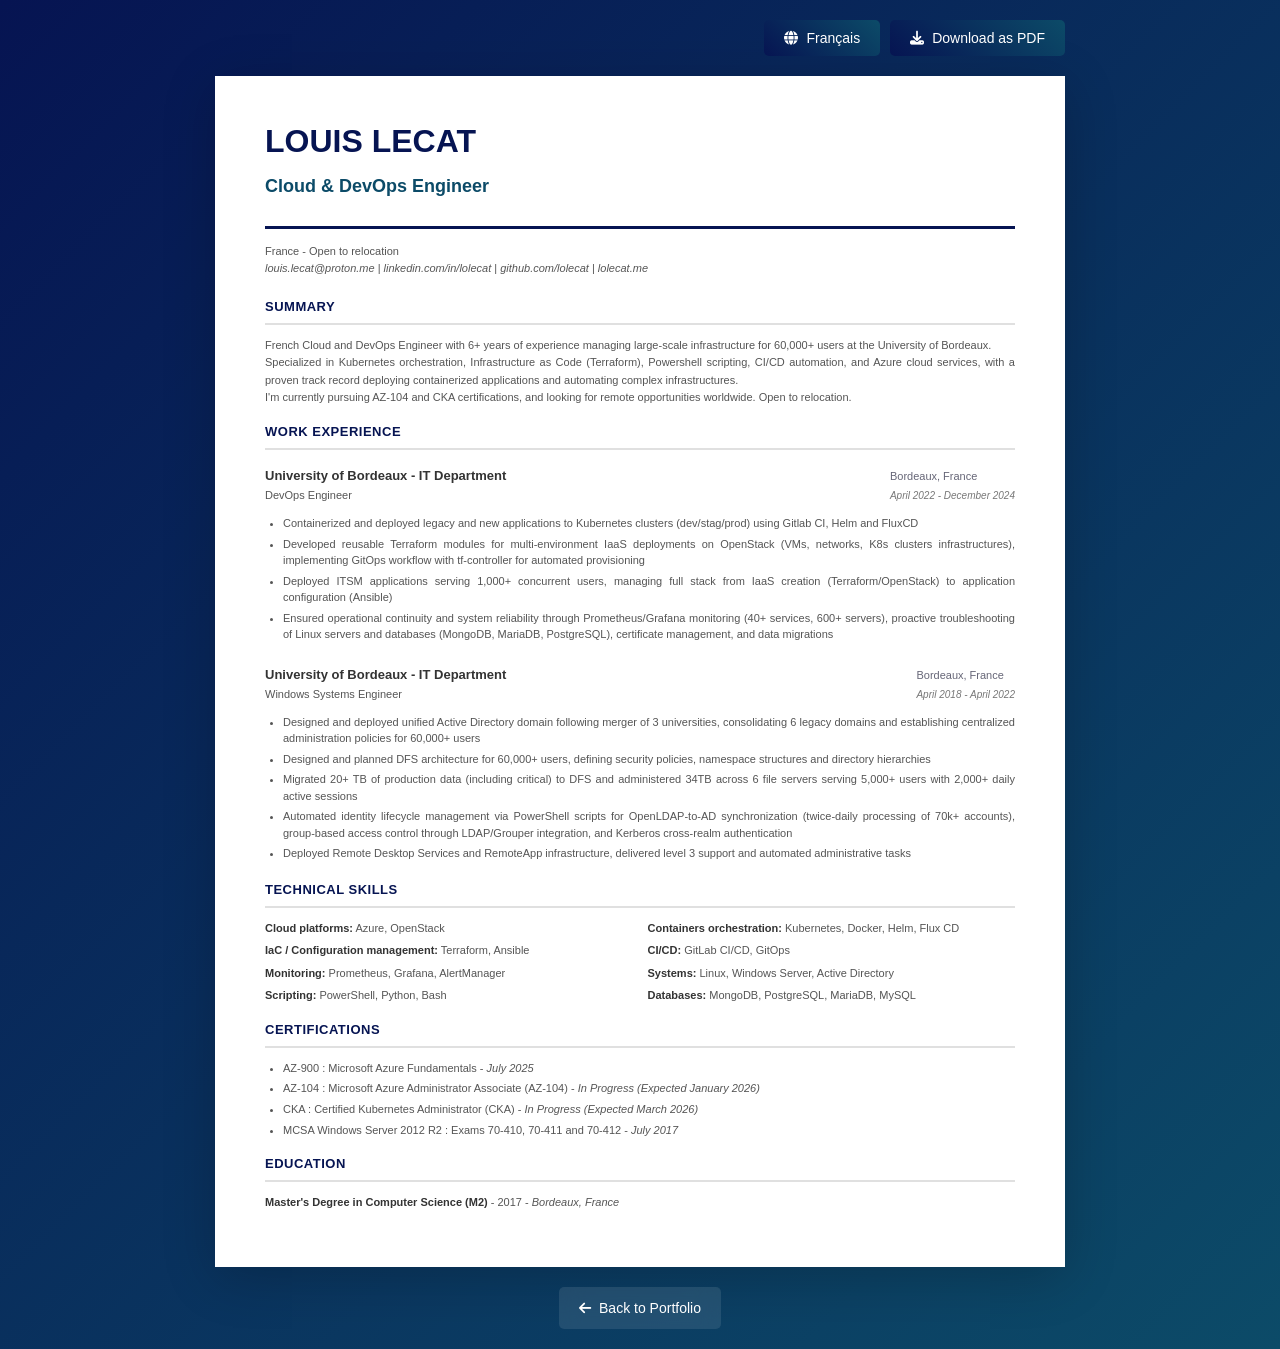
==== cv/index.html @ 025949fe "Added CV and sections" ====
<!DOCTYPE html>
<html lang="en">
<head>
    <meta charset="UTF-8">
    <meta name="viewport" content="width=device-width, initial-scale=1.0">
    <title>CV - Louis Lecat</title>
    <link rel="stylesheet" href="https://cdnjs.cloudflare.com/ajax/libs/font-awesome/6.5.0/css/all.min.css">
    <style>
        * {
            margin: 0;
            padding: 0;
            box-sizing: border-box;
        }

        body {
            font-family: 'Segoe UI', Tahoma, Geneva, Verdana, sans-serif;
            line-height: 1.6;
            color: #333;
            background: linear-gradient(135deg, #061452 0%, #0c4b68 100%);
            min-height: 100vh;
            padding: 20px;
        }

        .controls {
            max-width: 850px;
            margin: 0 auto 20px;
            display: flex;
            justify-content: flex-end;
            gap: 10px;
        }

        .btn {
            background: linear-gradient(45deg, #061452, #0c4b68);
            color: white;
            border: none;
            padding: 10px 20px;
            border-radius: 5px;
            cursor: pointer;
            font-size: 14px;
            display: flex;
            align-items: center;
            gap: 8px;
            transition: transform 0.2s;
        }

        .btn:hover {
            transform: translateY(-2px);
        }

        .btn.active {
            background: #4f46e5;
        }

        /* CV Container */
        .cv-container {
            max-width: 850px;
            margin: 0 auto;
            background: white;
            box-shadow: 0 10px 50px rgba(0, 0, 0, 0.2);
            padding: 40px 50px;
        }

        /* Header */
        .cv-header {
            border-bottom: 3px solid #061452;
            padding-bottom: 20px;
            margin-bottom: 15px;
        }

        .cv-name {
            font-size: 32px;
            font-weight: bold;
            color: #061452;
            margin-bottom: 5px;
        }

        .cv-title {
            font-size: 18px;
            color: #0c4b68;
            margin-bottom: 5px;
        }

        .cv-tagline {
            font-size: 13px;
            color: #667;
        }

        /* Contact */
        .cv-contact {
            font-size: 11px;
            color: #555;
            margin-bottom: 20px;
            line-height: 1.4;
        }

        .cv-contact p {
            margin-bottom: 2px;
        }

        /* Section Titles */
        .cv-section-title {
            font-size: 13px;
            font-weight: bold;
            text-transform: uppercase;
            letter-spacing: 0.5px;
            color: #061452;
            border-bottom: 2px solid #e0e0e0;
            padding-bottom: 5px;
            margin-bottom: 12px;
            margin-top: 20px;
        }

        .cv-section-title:first-of-type {
            margin-top: 0;
        }

        /* Summary */
        .cv-summary {
            font-size: 11px;
            color: #555;
            line-height: 1.6;
            text-align: justify;
            margin-bottom: 15px;
        }

        /* Experience */
        .cv-job {
            margin-bottom: 18px;
        }

        /* Grid layout for job header: 2 rows x 2 columns */
        .cv-job-grid {
            display: grid;
            grid-template-columns: 1fr auto;
            row-gap: 0.1px;
            align-items: baseline;
            margin-bottom: 10px;
        }

        .cv-job-company {
            font-size: 13px;
            font-weight: 600;
            color: #333;
        }

        .cv-job-title {
            font-size: 11px;
            color: #555;
        }

        .cv-job-location {
            font-size: 11px;
            color: #667;
            white-space: nowrap;
        }

        .cv-job-period {
            font-size: 10px;
            color: #777;
        }

        .cv-job-bullets {
            list-style-position: outside;
            margin-left: 18px;
        }

        .cv-job-bullets li {
            font-size: 11px;
            color: #555;
            line-height: 1.5;
            margin-bottom: 4px;
            text-align: justify;
        }

        /* Skills */
        .cv-skills {
            display: grid;
            grid-template-columns: repeat(2, 1fr);
            gap: 5px 15px;
            font-size: 11px;
            margin-bottom: 15px;
        }

        .cv-skill-item {
            color: #555;
        }

        .cv-skill-label {
            font-weight: 600;
            color: #333;
        }

        /* Certifications */
        .cv-certifications {
            list-style-position: outside;
            margin-left: 18px;
            margin-bottom: 15px;
        }

        .cv-certification-title {
            font-weight: 600;
            color: #333;
        }

        .cv-certifications li {
            font-size: 11px;
            color: #555;
            margin-bottom: 3px;
        }

        /* Education */
        .cv-education {
            font-size: 11px;
            color: #555;
            margin-bottom: 15px;
        }

        .cv-education-degree {
            font-weight: 600;
            color: #333;
        }

        /* Back to Portfolio Link */
        .back-link {
            max-width: 850px;
            margin: 20px auto 0;
            text-align: center;
        }

        .back-link a {
            color: white;
            text-decoration: none;
            font-size: 14px;
            display: inline-flex;
            align-items: center;
            gap: 8px;
            padding: 10px 20px;
            background: rgba(255, 255, 255, 0.1);
            backdrop-filter: blur(10px);
            border-radius: 5px;
            transition: background 0.3s;
        }

        .back-link a:hover {
            background: rgba(255, 255, 255, 0.2);
        }

        /* Print Styles */
        @media print {
            /* Hide everything except the CV container */
            body {
                background: white !important;
                padding: 0 !important;
                word-spacing: -0.03em !important; /* Reduce spacing between words */
                letter-spacing: -0.01em !important; /* Reduce letter spacing */
                font-size: 12px !important; /* Increase content font size */
            }

            .controls,
            .back-link {
                display: none !important;
            }

            .cv-container {
                box-shadow: none !important;
                padding: 28px 35px !important;
                max-width: 100% !important;
                margin: 0 !important;
            }

            @page {
                size: A4;
                margin: 0.2cm 0.3cm 0.3cm 0.3cm;
            }

            /* Reduce spacing between title and separator */
            .cv-title {
                margin-bottom: 2px !important;
            }

            /* Force 2 columns for skills in print */
            .cv-skills {
                display: grid !important;
                grid-template-columns: repeat(2, 1fr) !important;
                gap: 5px 15px !important;
            }

            /* Maintain grid layout for job headers */
            .cv-job-grid {
                display: grid !important;
                grid-template-columns: 1fr auto !important;
                row-gap: 0.1px !important;
                align-items: baseline !important;
                margin-bottom: 10px !important;
            }

            /* Keep periods and locations on one line */
            .cv-job-location, 
            .cv-job-period {
                white-space: nowrap !important;
            }

            /* Reduce spacing for print and between section titles and content */
            .cv-section-title {
                margin-top: 12px !important;
                margin-bottom: 8px !important;
            }

            .cv-job {
                margin-bottom: 12px !important;
            }

            .cv-job-bullets li {
                margin-bottom: 3px !important;
            }

            .cv-header {
                margin-bottom: 12px !important;
                padding-bottom: 12px !important;
            }

            .cv-contact {
                margin-bottom: 12px !important;
            }

            .cv-summary {
                margin-bottom: 12px !important;
            }

            .cv-skills {
                margin-bottom: 12px !important;
            }

            .cv-certifications {
                margin-bottom: 10px !important;
            }

            .cv-education {
                margin-bottom: 0 !important;
            }
        }

        /* Responsive */
        @media (max-width: 768px) {
            .cv-container {
                padding: 30px 20px;
            }

            .cv-name {
                font-size: 26px;
            }

            .cv-job-grid {
                grid-template-columns: 1fr;
            }

            .cv-skills {
                grid-template-columns: 1fr;
            }
        }

        /* Language Toggle */
        .lang-en, .lang-fr {
            display: none;
        }

        .lang-en.active, .lang-fr.active {
            display: block;
        }

        .lang-en.active.inline, .lang-fr.active.inline {
            display: inline;
        }
    </style>
</head>
<body>
    <!-- Controls -->
    <div class="controls">
        <button class="btn" id="lang-btn" onclick="toggleLanguage()">
            <i class="fas fa-globe"></i>
            <span id="lang-text">Français</span>
        </button>
        <button class="btn" onclick="window.print()">
            <i class="fas fa-download"></i>
            <span class="lang-en active">Download as PDF</span>
            <span class="lang-fr">Télécharger en PDF</span>
        </button>
    </div>

    <!-- CV Content -->
    <div class="cv-container">
        <!-- Header -->
        <div class="cv-header">
            <h1 class="cv-name">LOUIS LECAT</h1>
            <h2 class="cv-title lang-en active">Cloud & DevOps Engineer</h2>
            <h2 class="cv-title lang-fr">Ingénieur Cloud & DevOps</h2>
        </div>

        <!-- Contact -->
        <div class="cv-contact">
            <p class="lang-en active">France - Open to relocation</p>
            <p class="lang-fr">France - Ouvert à relocalisation</p>
            <p><i>louis.lecat@proton.me</i> | <i>linkedin.com/in/lolecat</i> | <i>github.com/lolecat</i> | <i>lolecat.me</i></p>
        </div>

        <!-- Summary -->
        <div>
            <h3 class="cv-section-title lang-en active">SUMMARY</h3>
            <h3 class="cv-section-title lang-fr">À PROPOS</h3>
            <p class="cv-summary lang-en active">
                French Cloud and DevOps Engineer with 6+ years of experience managing large-scale infrastructure for 60,000+ users at the University of Bordeaux.<br>
                Specialized in Kubernetes orchestration, Infrastructure as Code (Terraform), Powershell scripting, CI/CD automation, and Azure cloud services, with a proven track record deploying containerized applications and automating complex infrastructures.<br>
                I'm currently pursuing AZ-104 and CKA certifications, and looking for remote opportunities worldwide. Open to relocation.
            </p>
            <p class="cv-summary lang-fr">
                Ingénieur Cloud et DevOps avec 6+ années d'expérience dans la gestion d'infras. à grande échelle - 60 000+ utilisateurs, Université de Bordeaux.<br>
                Orchestration Kubernetes, Infrastructure as Code (Terraform), automatisation CI/CD et services cloud Azure, expérience avérée dans le déploiement d'applications conteneurisées et l'automatisation d'infrastructures complexes. 
                Je prépare actuellement les certifications Azure AZ-104 et Kubernetes CKA, et suis à la recherche d'opportunités à distance à l'internatinal. Ouvert à la relocalistation.
            </p>
        </div>

        <!-- Experience -->
        <div>
            <h3 class="cv-section-title lang-en active">WORK EXPERIENCE</h3>
            <h3 class="cv-section-title lang-fr">EXPÉRIENCES PROFESSIONNELLES</h3>

            <!-- Job 1 -->
            <div class="cv-job">
                <div class="cv-job-grid">
                    <div>
                        <span class="cv-job-company lang-en active inline">University of Bordeaux - IT Department</span>
                        <span class="cv-job-company lang-fr inline">Université de Bordeaux - DSI</span>
                    </div>
                    <span class="cv-job-location">Bordeaux, France</span>

                    <div>
                        <span class="cv-job-title lang-en active">DevOps Engineer</span>
                        <span class="cv-job-title lang-fr">Ingénieur DevOps</span>
                    </div>
                    <div>
                        <span class="cv-job-period lang-en active"><i>April 2022 - December 2024</i></span>
                        <span class="cv-job-period lang-fr"><i>Avril 2022 - Décembre 2024</i></span>
                    </div>
                </div>

                <ul class="cv-job-bullets lang-en active">
                    <li>Containerized and deployed legacy and new applications to Kubernetes clusters (dev/stag/prod) using Gitlab CI, Helm and FluxCD</li>
                    <li>Developed reusable Terraform modules for multi-environment IaaS deployments on OpenStack (VMs, networks, K8s clusters infrastructures), implementing GitOps workflow with tf-controller for automated provisioning</li>
                    <li>Deployed ITSM applications serving 1,000+ concurrent users, managing full stack from IaaS creation (Terraform/OpenStack) to application configuration (Ansible)</li>
                    <li>Ensured operational continuity and system reliability through Prometheus/Grafana monitoring (40+ services, 600+ servers), proactive troubleshooting of Linux servers and databases (MongoDB, MariaDB, PostgreSQL), certificate management, and data migrations</li>
                </ul>
                <ul class="cv-job-bullets lang-fr">
                    <li>Conteneurisation et déploiement d'applications existantes et nouvelles sur des clusters Kubernetes (dev/stag/prod) via Gitlab CI, Helm et FluxCD</li>
                    <li>Développement de modules Terraform réutilisables pour déploiements IaaS multi-environnements sur OpenStack (VMs, réseaux, infrastructure de clusters K8s), implémentation d'un workflow GitOps avec tf-controller pour provisionnement automatisé</li>
                    <li>Déploiement d'applications ITSM desservant 1000+ utilisateurs simultanés, gestion complète de la création IaaS (Terraform/OpenStack) à la configuration applicative (Ansible)</li>
                    <li>Maintien de la continuité opérationnelle et de la fiabilité des systèmes via stack Prometheus/Grafana (40+ services, 600+ serveurs), troubleshooting de serveurs Linux et bases de données (MongoDB, MariaDB, PostgreSQL), gestion des certificats et migrations de données</li>
                </ul>
            </div>

            <!-- Job 2 -->
            <div class="cv-job">
                <div class="cv-job-grid">
                    <div>
                        <span class="cv-job-company lang-en active inline">University of Bordeaux - IT Department</span>
                        <span class="cv-job-company lang-fr inline">Université de Bordeaux - DSI</span>
                    </div>
                    <span class="cv-job-location">Bordeaux, France</span>

                    <div>
                        <span class="cv-job-title lang-en active">Windows Systems Engineer</span>
                        <span class="cv-job-title lang-fr">Ingénieur Systèmes Windows</span>
                    </div>
                    <div>
                        <span class="cv-job-period lang-en active"><i>April 2018 - April 2022</i></span>
                        <span class="cv-job-period lang-fr"><i>Avril 2018 - Avril 2022</i></span>
                    </div>
                </div>

                <ul class="cv-job-bullets lang-en active">
                    <li>Designed and deployed unified Active Directory domain following merger of 3 universities, consolidating 6 legacy domains and establishing centralized administration policies for 60,000+ users</li>
                    <li>Designed and planned DFS architecture for 60,000+ users, defining security policies, namespace structures and directory hierarchies</li>
                    <li>Migrated 20+ TB of production data (including critical) to DFS and administered 34TB across 6 file servers serving 5,000+ users with 2,000+ daily active sessions</li>
                    <li>Automated identity lifecycle management via PowerShell scripts for OpenLDAP-to-AD synchronization (twice-daily processing of 70k+ accounts), group-based access control through LDAP/Grouper integration, and Kerberos cross-realm authentication</li>
                    <li>Deployed Remote Desktop Services and RemoteApp infrastructure, delivered level 3 support and automated administrative tasks</li>
                </ul>
                <ul class="cv-job-bullets lang-fr">
                    <li>Conception et déploiement d'un domaine Active Directory unifié suite à la fusion de 3 universités, consolidation de 6 domaines existants et mise en place de politiques d'administration centralisées pour 60 000+ utilisateurs</li>
                    <li>Conception et planification d'une architecture DFS pour 60 000+ utilisateurs, incluant la définition des politiques de sécurité, structure des namespaces et des arborescences</li>
                    <li>Migration de 20+ To de données de production (dont critiques) vers DFS et administration continue de 34To sur 6 serveurs desservant 5 000+ utilisateurs avec 2 000+ sessions actives quotidiennes</li>
                    <li>Automatisation de la gestion du cycle de vie des identités via scripts PowerShell pour synchronisation OpenLDAP vers AD (traitement bi-quotidien de 70k+ comptes), contrôle d'accès dynamique basé sur groupes via intégration LDAP/Grouper, et authentification cross-realm Kerberos</li>
                    <li>Déploiement d'une infrastructure de Services Bureau à distance et RemoteApp, support niveau 3 et automatisation des tâches administratives</li>
                </ul>
            </div>
        </div>

        <!-- Skills -->
        <div>
            <h3 class="cv-section-title lang-en active">TECHNICAL SKILLS</h3>
            <h3 class="cv-section-title lang-fr">COMPÉTENCES TECHNIQUES</h3>
            <div class="cv-skills">
                <p class="cv-skill-item"><span class="cv-skill-label">Cloud platforms:</span> Azure, OpenStack</p>
                <p class="cv-skill-item"><span class="cv-skill-label">Containers orchestration:</span> Kubernetes, Docker, Helm, Flux CD</p>
                <p class="cv-skill-item"><span class="cv-skill-label">IaC / Configuration management:</span> Terraform, Ansible</p>
                <p class="cv-skill-item"><span class="cv-skill-label">CI/CD:</span> GitLab CI/CD, GitOps</p>
                <p class="cv-skill-item"><span class="cv-skill-label">Monitoring:</span> Prometheus, Grafana, AlertManager</p>
                <p class="cv-skill-item"><span class="cv-skill-label">Systems:</span> Linux, Windows Server, Active Directory</p>
                <p class="cv-skill-item"><span class="cv-skill-label">Scripting:</span> PowerShell, Python, Bash</p>
                <p class="cv-skill-item"><span class="cv-skill-label">Databases:</span> MongoDB, PostgreSQL, MariaDB, MySQL</p>
            </div>
        </div>

        <!-- Certifications -->
        <div>
            <h3 class="cv-section-title lang-en active">CERTIFICATIONS</h3>
            <h3 class="cv-section-title lang-fr">CERTIFICATIONS</h3>
            <ul class="cv-certifications lang-en active">
                <li>AZ-900 : Microsoft Azure Fundamentals - <i>July 2025</i></li>
                <li>AZ-104 : Microsoft Azure Administrator Associate (AZ-104) - <i>In Progress (Expected January 2026)</i></li>
                <li>CKA : Certified Kubernetes Administrator (CKA) - <i>In Progress (Expected March 2026)</i></li>
                <li>MCSA Windows Server 2012 R2 : Exams 70-410, 70-411 and 70-412 - <i>July 2017</i></li>
            </ul>
            <ul class="cv-certifications lang-fr">
                <li>Azure Fundamentals (AZ-900) - <i>Juillet 2025</i></li>
                <li>Microsoft Azure Administrator Associate (AZ-104) - <i>En cours (Prévue Janvier 2026)</i></li>
                <li>Certified Kubernetes Administrator (CKA) - <i>En cours (Prévue Mars 2026)</i></li>
                <li>MCSA Windows Server 2012 R2 (Exams 70-410, 70-411 et 70-412) - <i>Juillet 2017</i></li>
            </ul>
        </div>

        <!-- Education -->
        <div>
            <h3 class="cv-section-title lang-en active">EDUCATION</h3>
            <h3 class="cv-section-title lang-fr">FORMATION</h3>
            <p class="cv-education lang-en active">
                <span class="cv-education-degree">Master's Degree in Computer Science (M2)</span> - 2017 - <i>Bordeaux, France</i>
            </p>
            <p class="cv-education lang-fr">
                <span class="cv-education-degree">Expert en Informatique et Systèmes d'Information (RNCP niveau 7)</span> - 2017 - <i>Bordeaux Ynov Campus</i>
            </p>
        </div>
    </div>

    <!-- Back to Portfolio -->
    <div class="back-link">
        <a href="../index.html">
            <i class="fas fa-arrow-left"></i>
            <span class="lang-en active">Back to Portfolio</span>
            <span class="lang-fr">Retour au Portfolio</span>
        </a>
    </div>

    <script>
        let currentLang = localStorage.getItem('cv-lang') || 'en';

        function toggleLanguage() {
            currentLang = currentLang === 'en' ? 'fr' : 'en';
            localStorage.setItem('cv-lang', currentLang);
            updateLanguage();
        }

        function updateLanguage() {
            // Update all language elements
            document.querySelectorAll('.lang-en').forEach(el => {
                if (currentLang === 'en') {
                    el.classList.add('active');
                    if (el.classList.contains('inline')) {
                        el.style.display = 'inline';
                    }
                } else {
                    el.classList.remove('active');
                    if (el.classList.contains('inline')) {
                        el.style.display = 'none';
                    }
                }
            });

            document.querySelectorAll('.lang-fr').forEach(el => {
                if (currentLang === 'fr') {
                    el.classList.add('active');
                    if (el.classList.contains('inline')) {
                        el.style.display = 'inline';
                    }
                } else {
                    el.classList.remove('active');
                    if (el.classList.contains('inline')) {
                        el.style.display = 'none';
                    }
                }
            });

            // Update button text
            document.getElementById('lang-text').textContent = currentLang === 'en' ? 'Français' : 'English';
            
            // Update HTML lang attribute
            document.documentElement.lang = currentLang;
        }

        // Initialize on page load
        updateLanguage();
    </script>
</body>
</html>
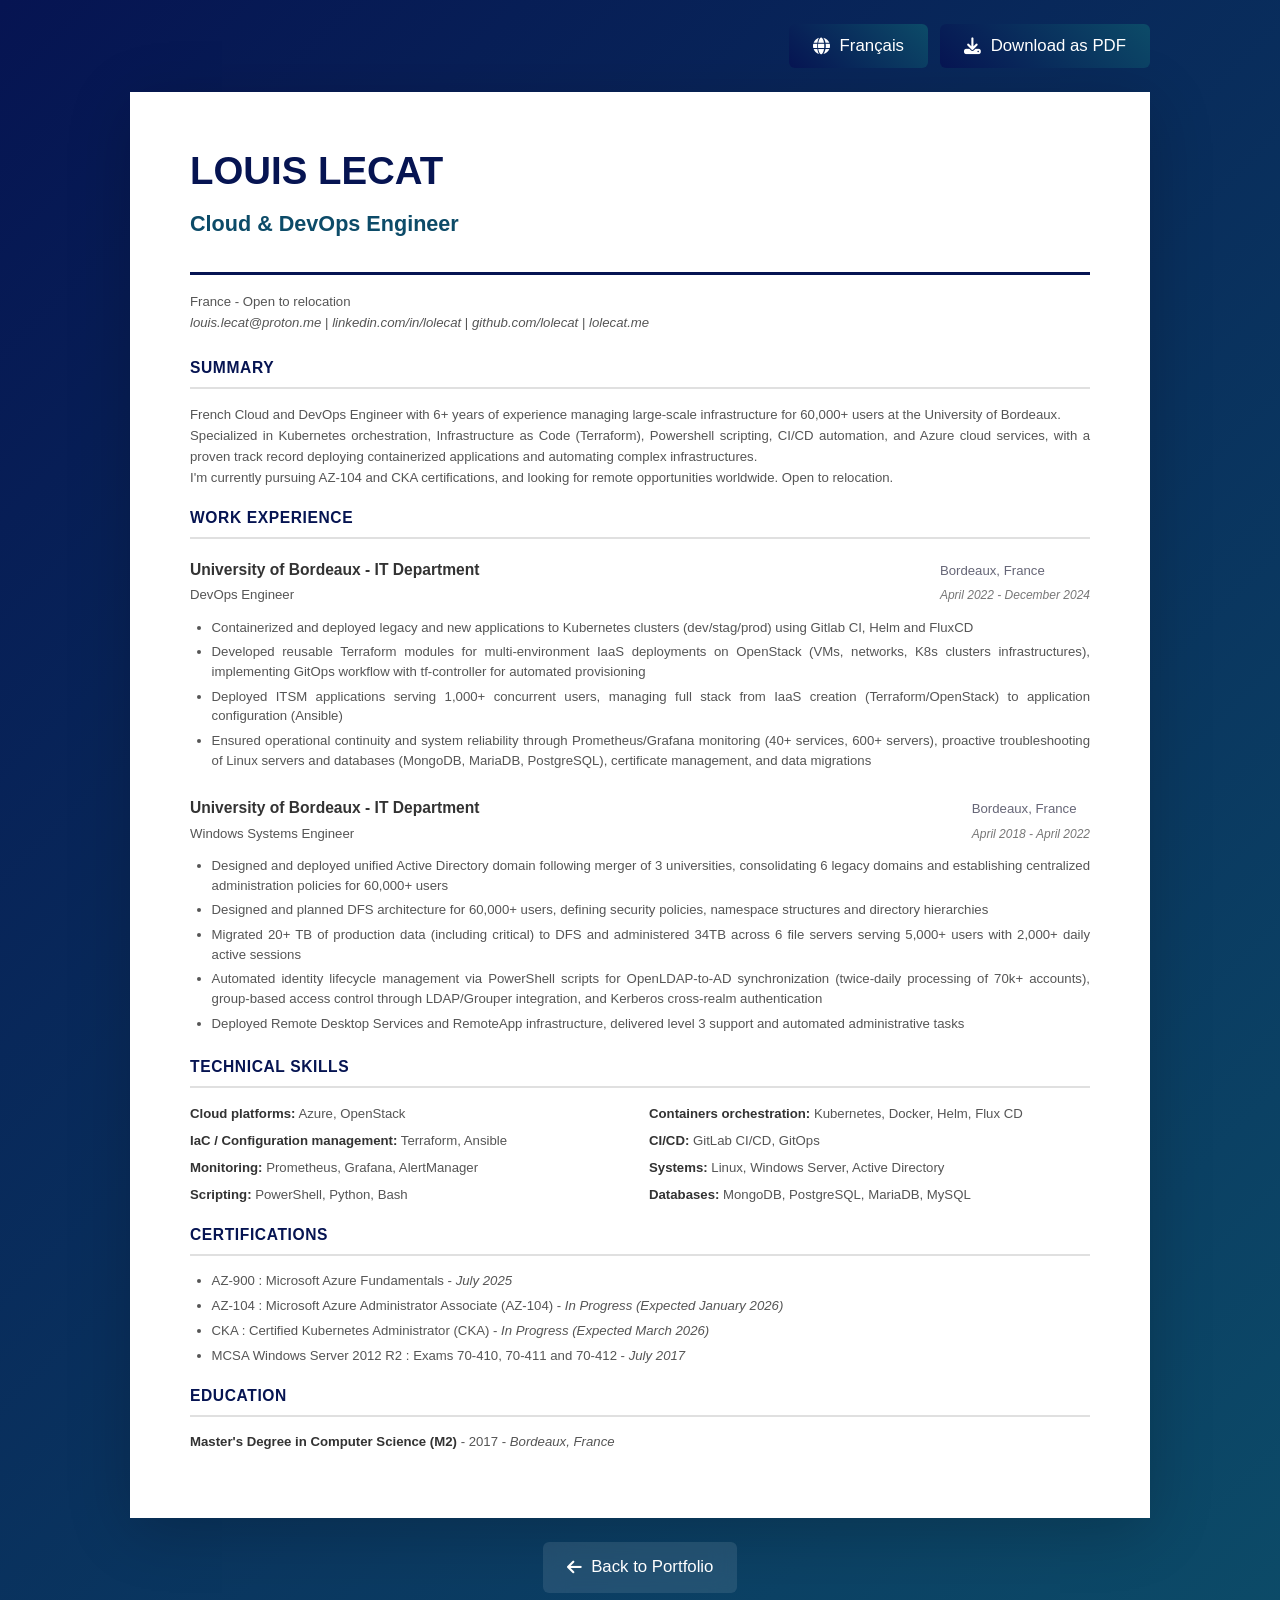
==== commit 2b29b174: "Typo career dates + zoom CV" ====
--- a/cv/index.html
+++ b/cv/index.html
@@ -19,6 +19,13 @@
             background: linear-gradient(135deg, #061452 0%, #0c4b68 100%);
             min-height: 100vh;
             padding: 20px;
+            zoom: 120%;
+        }
+
+        @media print {
+            body {
+                zoom: 1 !important;
+            }
         }
 
         .controls {
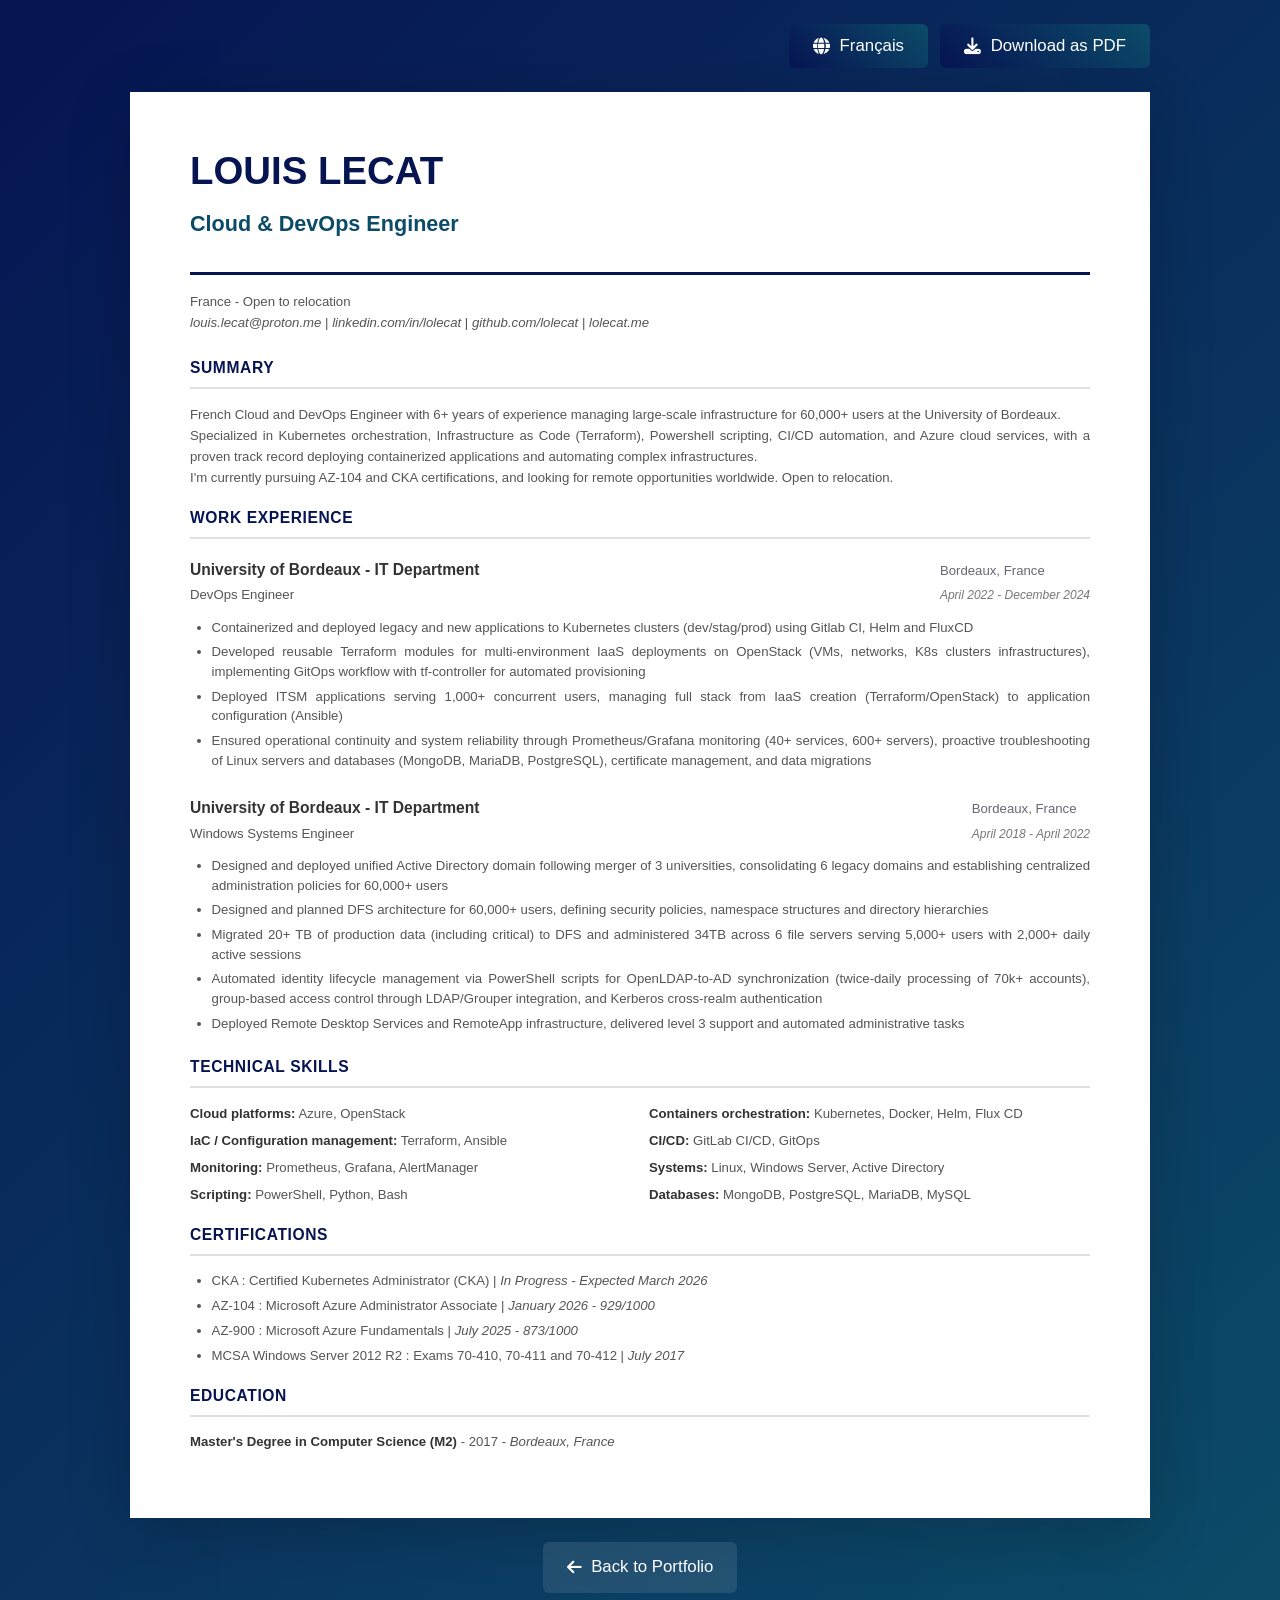
==== commit 1d22135e: "Fix typo  + MaJ certs" ====
--- a/cv/index.html
+++ b/cv/index.html
@@ -521,16 +521,16 @@
             <h3 class="cv-section-title lang-en active">CERTIFICATIONS</h3>
             <h3 class="cv-section-title lang-fr">CERTIFICATIONS</h3>
             <ul class="cv-certifications lang-en active">
-                <li>AZ-900 : Microsoft Azure Fundamentals - <i>July 2025</i></li>
-                <li>AZ-104 : Microsoft Azure Administrator Associate (AZ-104) - <i>In Progress (Expected January 2026)</i></li>
-                <li>CKA : Certified Kubernetes Administrator (CKA) - <i>In Progress (Expected March 2026)</i></li>
-                <li>MCSA Windows Server 2012 R2 : Exams 70-410, 70-411 and 70-412 - <i>July 2017</i></li>
+                <li>CKA : Certified Kubernetes Administrator (CKA) | <i>In Progress - Expected March 2026</i></li>
+                <li>AZ-104 : Microsoft Azure Administrator Associate | <i>January 2026 - 929/1000</i></li>
+                <li>AZ-900 : Microsoft Azure Fundamentals | <i>July 2025 - 873/1000</i></li>
+                <li>MCSA Windows Server 2012 R2 : Exams 70-410, 70-411 and 70-412 | <i>July 2017</i></li>
             </ul>
             <ul class="cv-certifications lang-fr">
-                <li>Azure Fundamentals (AZ-900) - <i>Juillet 2025</i></li>
-                <li>Microsoft Azure Administrator Associate (AZ-104) - <i>En cours (Prévue Janvier 2026)</i></li>
-                <li>Certified Kubernetes Administrator (CKA) - <i>En cours (Prévue Mars 2026)</i></li>
-                <li>MCSA Windows Server 2012 R2 (Exams 70-410, 70-411 et 70-412) - <i>Juillet 2017</i></li>
+                <li>CKA : Certified Kubernetes Administrator | <i>En cours - Prévue Mars 2026</i></li>
+                <li>AZ-104 : Microsoft Azure Administrator Associate | <i>Janvier 2026 - 929/1000</i></li>
+                <li>AZ-900 : Microsoft Azure Fundamentals | <i>Juillet 2025 - 873/1000</i></li>
+                <li>MCSA Windows Server 2012 R2 (Exams 70-410, 70-411 et 70-412) | <i>Juillet 2017</i></li>
             </ul>
         </div>
 
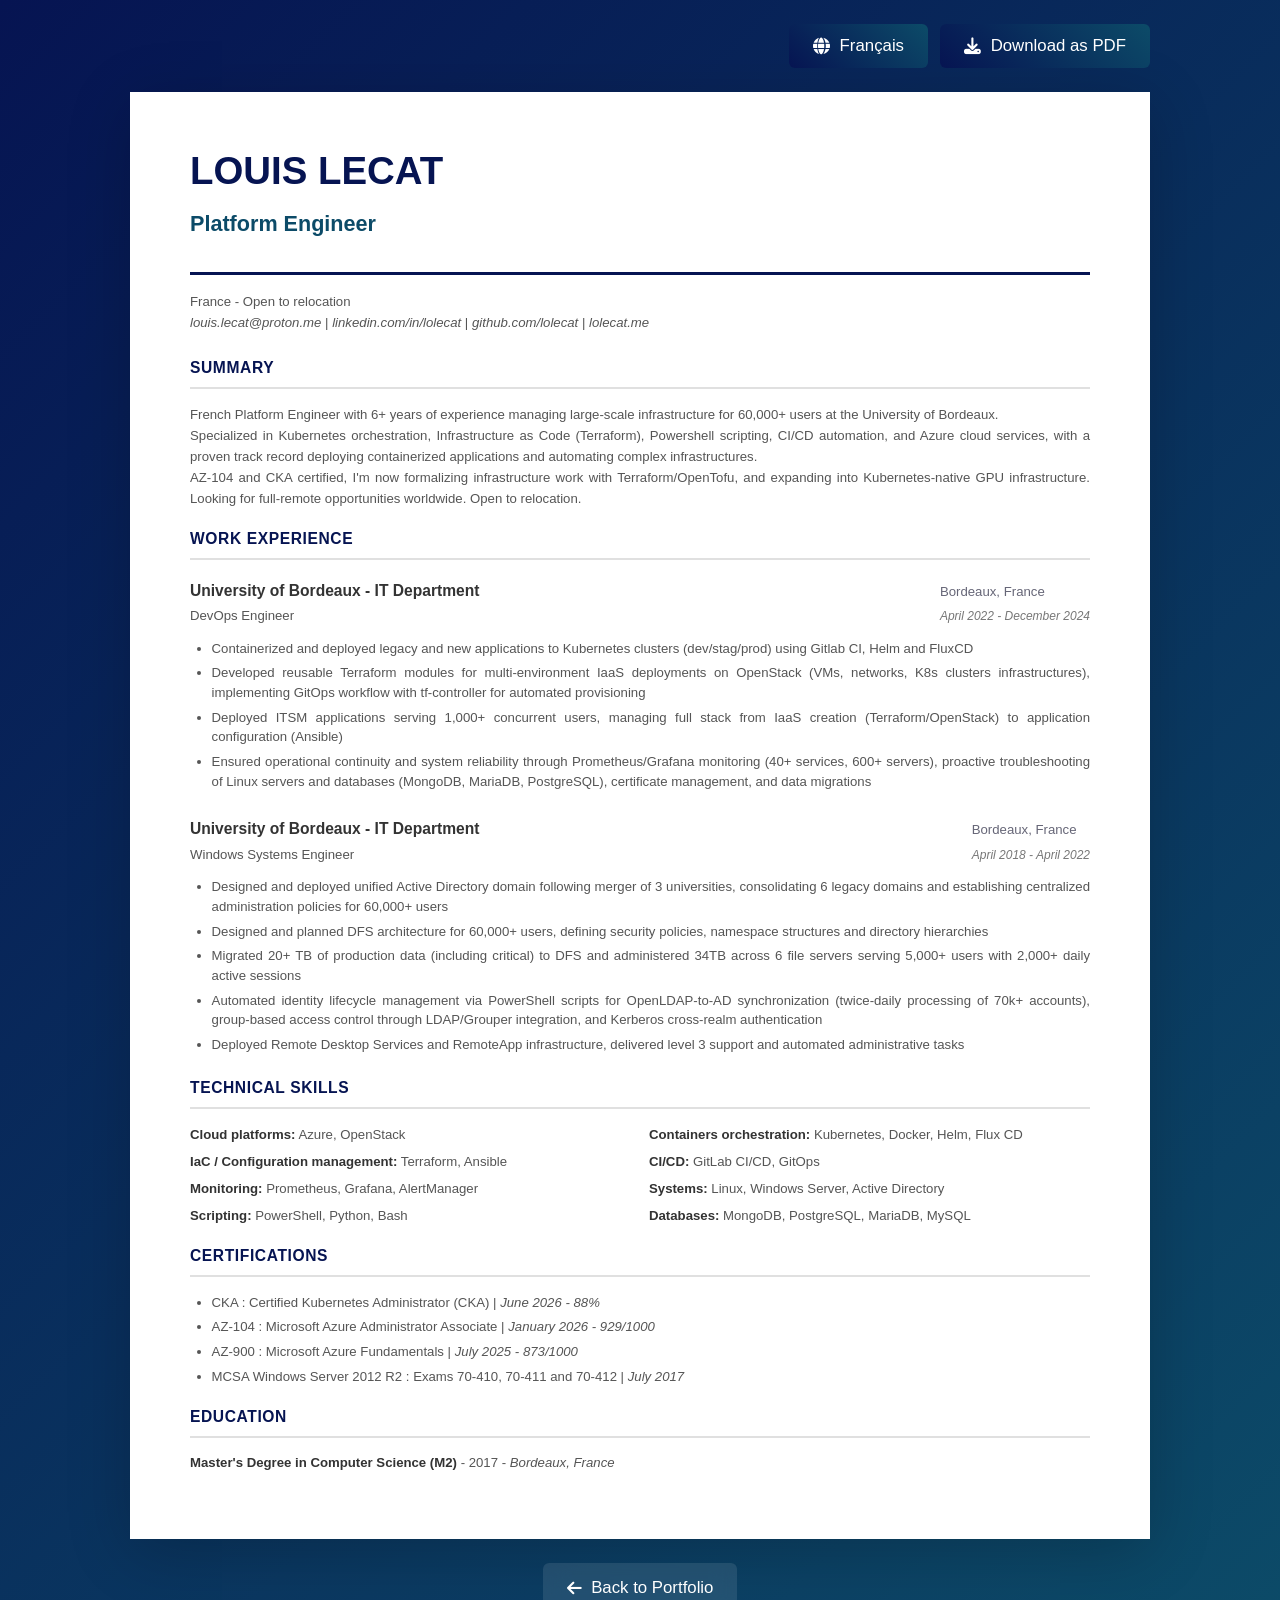
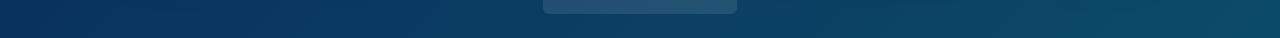
==== commit 84d2eaf2: "MaJ CV" ====
--- a/cv/index.html
+++ b/cv/index.html
@@ -1,5 +1,6 @@
 <!DOCTYPE html>
 <html lang="en">
+
 <head>
     <meta charset="UTF-8">
     <meta name="viewport" content="width=device-width, initial-scale=1.0">
@@ -254,6 +255,7 @@
 
         /* Print Styles */
         @media print {
+
             /* Hide everything except the CV container */
             body {
                 background: white !important;
@@ -302,7 +304,7 @@
             }
 
             /* Keep periods and locations on one line */
-            .cv-job-location, 
+            .cv-job-location,
             .cv-job-period {
                 white-space: nowrap !important;
             }
@@ -322,20 +324,20 @@
             }
 
             .cv-header {
-                margin-bottom: 12px !important;
-                padding-bottom: 12px !important;
+                margin-bottom: 11px !important;
+                padding-bottom: 11px !important;
             }
 
             .cv-contact {
-                margin-bottom: 12px !important;
+                margin-bottom: 11px !important;
             }
 
             .cv-summary {
-                margin-bottom: 12px !important;
+                margin-bottom: 11px !important;
             }
 
             .cv-skills {
-                margin-bottom: 12px !important;
+                margin-bottom: 10px !important;
             }
 
             .cv-certifications {
@@ -367,19 +369,23 @@
         }
 
         /* Language Toggle */
-        .lang-en, .lang-fr {
+        .lang-en,
+        .lang-fr {
             display: none;
         }
 
-        .lang-en.active, .lang-fr.active {
+        .lang-en.active,
+        .lang-fr.active {
             display: block;
         }
 
-        .lang-en.active.inline, .lang-fr.active.inline {
+        .lang-en.active.inline,
+        .lang-fr.active.inline {
             display: inline;
         }
     </style>
 </head>
+
 <body>
     <!-- Controls -->
     <div class="controls">
@@ -399,8 +405,8 @@
         <!-- Header -->
         <div class="cv-header">
             <h1 class="cv-name">LOUIS LECAT</h1>
-            <h2 class="cv-title lang-en active">Cloud & DevOps Engineer</h2>
-            <h2 class="cv-title lang-fr">Ingénieur Cloud & DevOps</h2>
+            <h2 class="cv-title lang-en active">Platform Engineer</h2>
+            <h2 class="cv-title lang-fr">Platform Engineer</h2>
         </div>
 
         <!-- Contact -->
@@ -415,14 +421,14 @@
             <h3 class="cv-section-title lang-en active">SUMMARY</h3>
             <h3 class="cv-section-title lang-fr">À PROPOS</h3>
             <p class="cv-summary lang-en active">
-                French Cloud and DevOps Engineer with 6+ years of experience managing large-scale infrastructure for 60,000+ users at the University of Bordeaux.<br>
+                French Platform Engineer with 6+ years of experience managing large-scale infrastructure for 60,000+ users at the University of Bordeaux.<br>
                 Specialized in Kubernetes orchestration, Infrastructure as Code (Terraform), Powershell scripting, CI/CD automation, and Azure cloud services, with a proven track record deploying containerized applications and automating complex infrastructures.<br>
-                I'm currently pursuing AZ-104 and CKA certifications, and looking for remote opportunities worldwide. Open to relocation.
+                AZ-104 and CKA certified, I'm now formalizing infrastructure work with Terraform/OpenTofu, and expanding into Kubernetes-native GPU infrastructure. Looking for full-remote opportunities worldwide. Open to relocation.
             </p>
             <p class="cv-summary lang-fr">
-                Ingénieur Cloud et DevOps avec 6+ années d'expérience dans la gestion d'infras. à grande échelle - 60 000+ utilisateurs, Université de Bordeaux.<br>
-                Orchestration Kubernetes, Infrastructure as Code (Terraform), automatisation CI/CD et services cloud Azure, expérience avérée dans le déploiement d'applications conteneurisées et l'automatisation d'infrastructures complexes. 
-                Je prépare actuellement les certifications Azure AZ-104 et Kubernetes CKA, et suis à la recherche d'opportunités à distance à l'internatinal. Ouvert à la relocalistation.
+                "Platform Engineer" avec +6 années d'expérience dans la gestion d'infras. à grande échelle : 60 000+ utilisateurs, Université de Bordeaux.<br>
+                Orchestration Kubernetes, Infrastructure as Code (Terraform), automatisation CI/CD et services cloud Azure, expérience avérée dans le déploiement d'applications conteneurisées et l'automatisation d'infrastructures complexes.<br>
+                Certifié AZ-104 et CKA, je formalise aujourd'hui mon travail d'infrastructure avec Terraform/OpenTofu, et j'approfondis l'infrastructure GPU native Kubernetes. À la recherche d'opportunités en full remote à l'international. Ouvert à la relocalisation.
             </p>
         </div>
 
@@ -521,13 +527,13 @@
             <h3 class="cv-section-title lang-en active">CERTIFICATIONS</h3>
             <h3 class="cv-section-title lang-fr">CERTIFICATIONS</h3>
             <ul class="cv-certifications lang-en active">
-                <li>CKA : Certified Kubernetes Administrator (CKA) | <i>In Progress - Expected March 2026</i></li>
+                <li>CKA : Certified Kubernetes Administrator (CKA) | <i>June 2026 - 88%</i></li>
                 <li>AZ-104 : Microsoft Azure Administrator Associate | <i>January 2026 - 929/1000</i></li>
                 <li>AZ-900 : Microsoft Azure Fundamentals | <i>July 2025 - 873/1000</i></li>
                 <li>MCSA Windows Server 2012 R2 : Exams 70-410, 70-411 and 70-412 | <i>July 2017</i></li>
             </ul>
             <ul class="cv-certifications lang-fr">
-                <li>CKA : Certified Kubernetes Administrator | <i>En cours - Prévue Mars 2026</i></li>
+                <li>CKA : Certified Kubernetes Administrator | <i>Juin 2026 - 88%</i></li>
                 <li>AZ-104 : Microsoft Azure Administrator Associate | <i>Janvier 2026 - 929/1000</i></li>
                 <li>AZ-900 : Microsoft Azure Fundamentals | <i>Juillet 2025 - 873/1000</i></li>
                 <li>MCSA Windows Server 2012 R2 (Exams 70-410, 70-411 et 70-412) | <i>Juillet 2017</i></li>
@@ -606,4 +612,5 @@
         updateLanguage();
     </script>
 </body>
+
 </html>
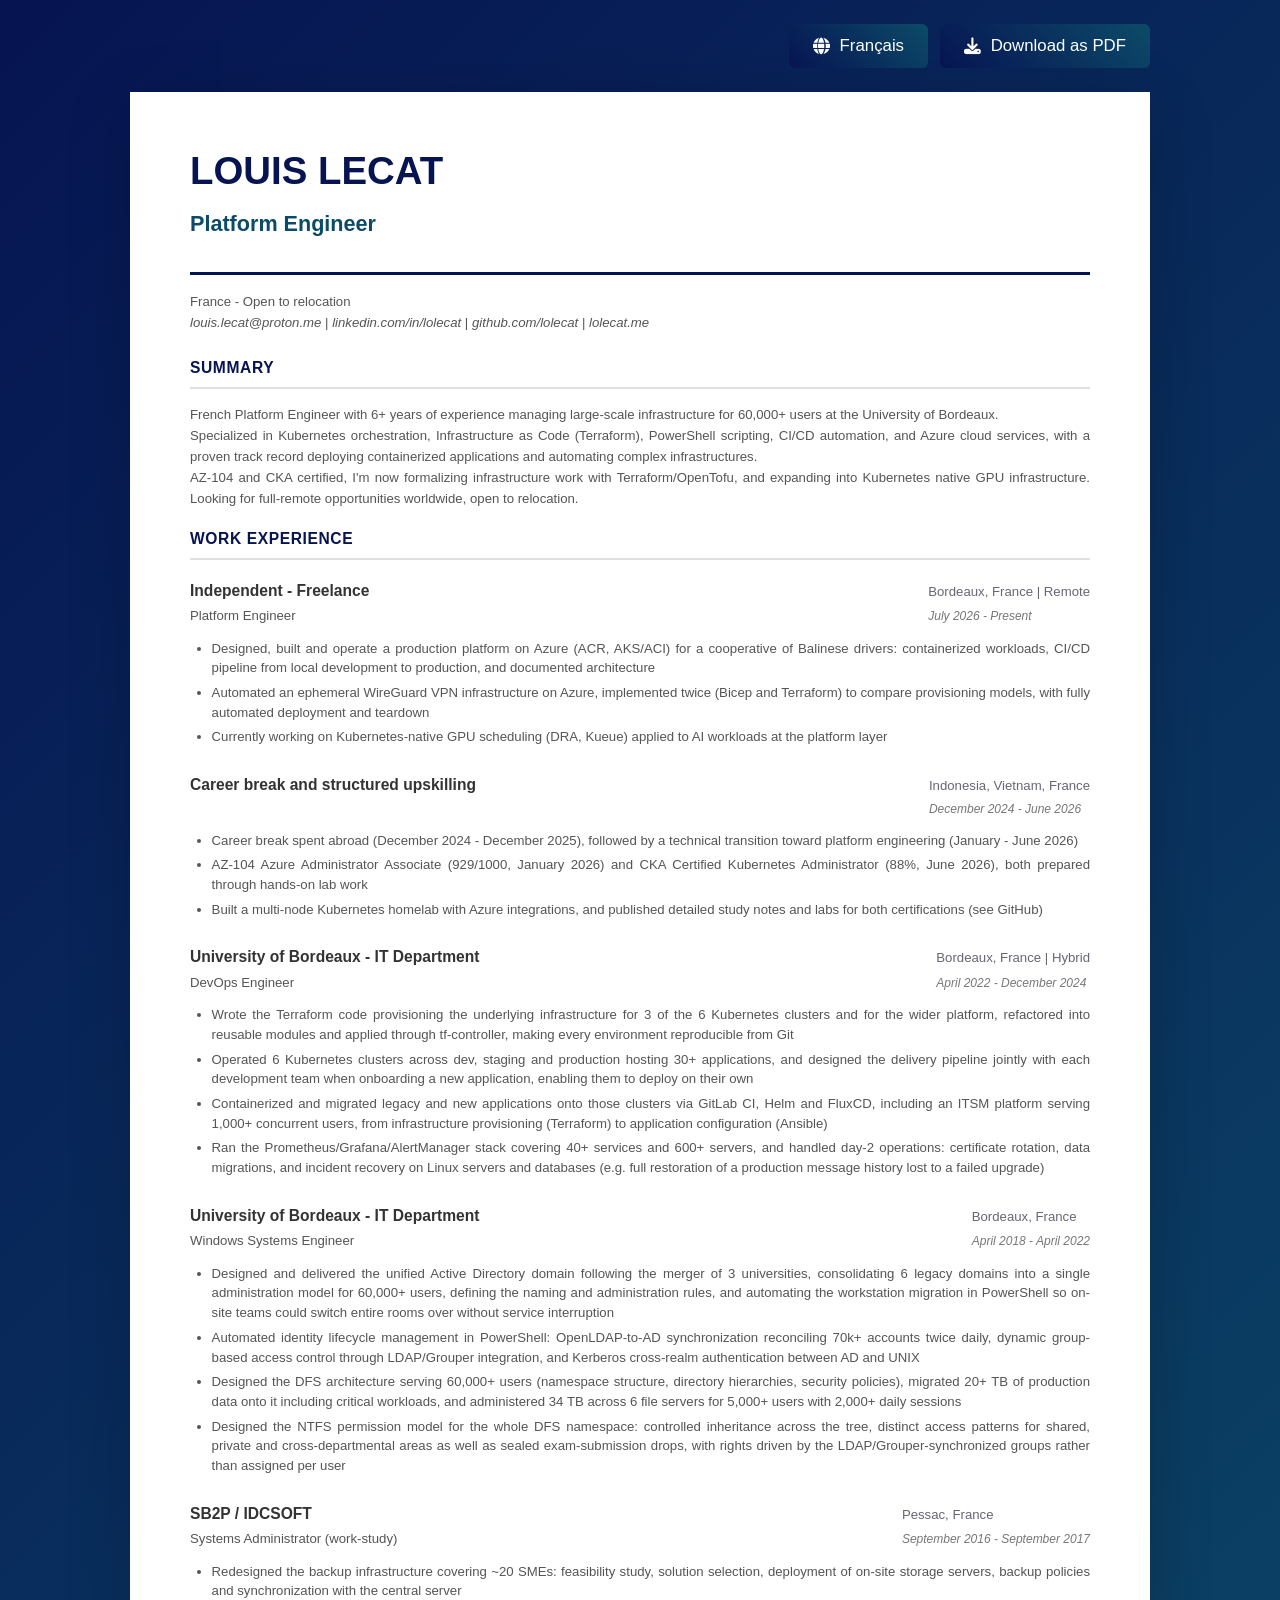
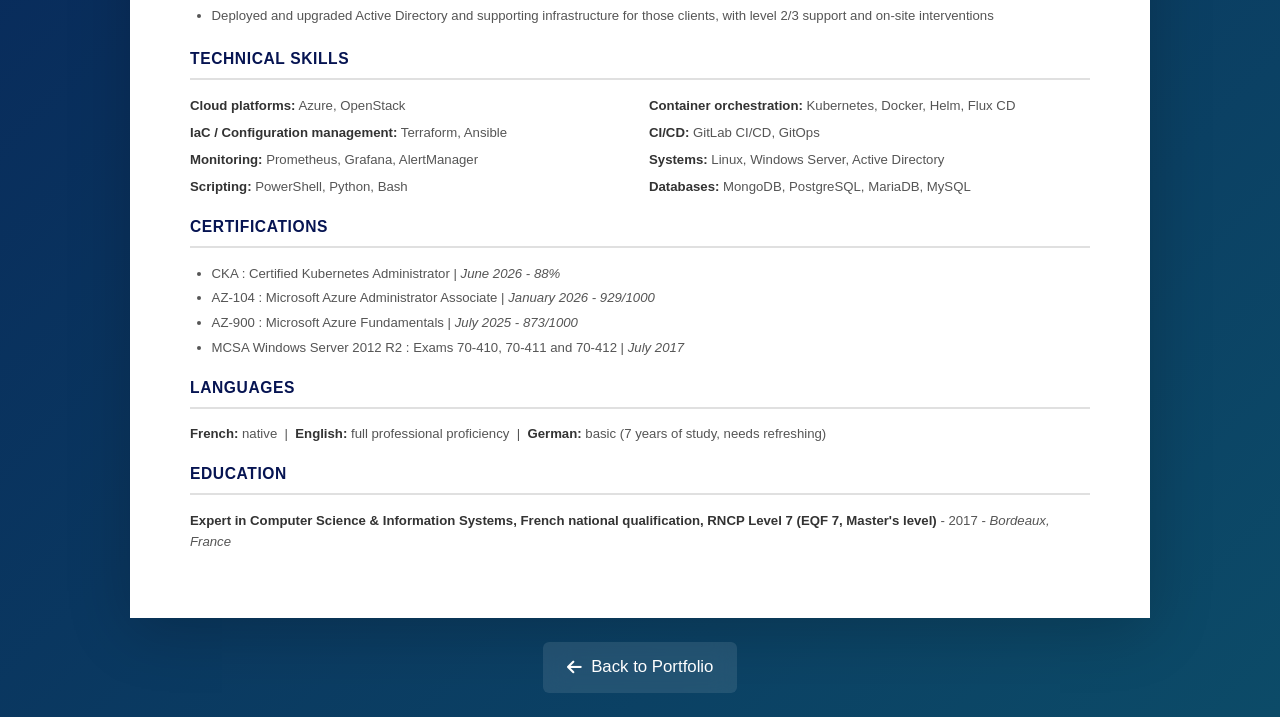
==== commit 45a2bb11: "MaJ CV" ====
--- a/cv/index.html
+++ b/cv/index.html
@@ -198,6 +198,20 @@
             color: #333;
         }
 
+
+        /* Languages */
+        .cv-languages {
+            font-size: 11px;
+            color: #555;
+            margin-bottom: 15px;
+        }
+ 
+        .cv-languages-label {
+            font-weight: 600;
+            color: #333;
+        }
+
+
         /* Certifications */
         .cv-certifications {
             list-style-position: outside;
@@ -257,12 +271,43 @@
         @media print {
 
             /* Hide everything except the CV container */
+            /* ---- RÉGLAGES PDF : ajuster ces 3 valeurs ----
+               --cv-font  : taille du corps de texte
+               --cv-lh    : interligne
+               --cv-space : densité des espacements (1 = actuel, 0.6 = compact)
+            */
             body {
+                --cv-font: 11.75px;
+                --cv-lh: 1.4;
+                --cv-space: 0.75;
+
                 background: white !important;
                 padding: 0 !important;
-                word-spacing: -0.03em !important; /* Reduce spacing between words */
-                letter-spacing: -0.01em !important; /* Reduce letter spacing */
-                font-size: 12px !important; /* Increase content font size */
+                font-size: 12px !important;
+            }
+
+            /* Two-page layout: room to breathe */
+            .cv-summary,
+            .cv-job-bullets li,
+            .cv-skills,
+            .cv-certifications li,
+            .cv-languages,
+            .cv-education {
+                font-size: var(--cv-font) !important;
+                line-height: var(--cv-lh) !important;
+            }
+
+            .cv-job-title,
+            .cv-job-location {
+                font-size: calc(var(--cv-font) - 0.5px) !important;
+            }
+
+            .cv-job-company {
+                font-size: calc(var(--cv-font) + 1.5px) !important;
+            }
+
+            .cv-section-title {
+                font-size: calc(var(--cv-font) + 1px) !important;
             }
 
             .controls,
@@ -272,14 +317,25 @@
 
             .cv-container {
                 box-shadow: none !important;
-                padding: 28px 35px !important;
+                padding: 8px 42px calc(34px * var(--cv-space)) 42px !important;
                 max-width: 100% !important;
                 margin: 0 !important;
             }
 
+            /* Ne pas couper un bloc au milieu d'une page */
+            .cv-section,
+            .cv-job,
+            .cv-skills,
+            .cv-certifications,
+            .cv-languages,
+            .cv-education {
+                page-break-inside: avoid !important;
+                break-inside: avoid !important;
+            }
+
             @page {
                 size: A4;
-                margin: 0.2cm 0.3cm 0.3cm 0.3cm;
+                margin: 1.3cm 0.6cm 0.9cm 0.6cm;
             }
 
             /* Reduce spacing between title and separator */
@@ -298,9 +354,9 @@
             .cv-job-grid {
                 display: grid !important;
                 grid-template-columns: 1fr auto !important;
-                row-gap: 0.1px !important;
+                row-gap: 2px !important;
                 align-items: baseline !important;
-                margin-bottom: 10px !important;
+                margin-bottom: calc(12px * var(--cv-space)) !important;
             }
 
             /* Keep periods and locations on one line */
@@ -311,37 +367,41 @@
 
             /* Reduce spacing for print and between section titles and content */
             .cv-section-title {
-                margin-top: 12px !important;
-                margin-bottom: 8px !important;
+                margin-top: calc(34px * var(--cv-space)) !important;
+                margin-bottom: calc(15px * var(--cv-space)) !important;
             }
 
             .cv-job {
-                margin-bottom: 12px !important;
+                margin-bottom: calc(24px * var(--cv-space)) !important;
             }
 
             .cv-job-bullets li {
-                margin-bottom: 3px !important;
+                margin-bottom: calc(8px * var(--cv-space)) !important;
             }
 
             .cv-header {
-                margin-bottom: 11px !important;
-                padding-bottom: 11px !important;
+                margin-bottom: calc(18px * var(--cv-space)) !important;
+                padding-bottom: calc(18px * var(--cv-space)) !important;
             }
 
             .cv-contact {
-                margin-bottom: 11px !important;
+                margin-bottom: calc(14px * var(--cv-space)) !important;
             }
 
             .cv-summary {
-                margin-bottom: 11px !important;
+                margin-bottom: calc(20px * var(--cv-space)) !important;
             }
 
             .cv-skills {
-                margin-bottom: 10px !important;
+                margin-bottom: calc(18px * var(--cv-space)) !important;
             }
 
             .cv-certifications {
-                margin-bottom: 10px !important;
+                margin-bottom: calc(18px * var(--cv-space)) !important;
+            }
+
+            .cv-languages {
+                margin-bottom: calc(18px * var(--cv-space)) !important;
             }
 
             .cv-education {
@@ -413,7 +473,8 @@
         <div class="cv-contact">
             <p class="lang-en active">France - Open to relocation</p>
             <p class="lang-fr">France - Ouvert à relocalisation</p>
-            <p><i>louis.lecat@proton.me</i> | <i>linkedin.com/in/lolecat</i> | <i>github.com/lolecat</i> | <i>lolecat.me</i></p>
+            <p class="lang-en active"><i>louis.lecat@proton.me</i> | <i>linkedin.com/in/lolecat</i> | <i>github.com/lolecat</i> | <i>lolecat.me</i></p>
+            <p class="lang-fr"><i>louis.lecat@proton.me</i> | <i>+33685205088</i> | <i>linkedin.com/in/lolecat</i> | <i>github.com/lolecat</i> | <i>lolecat.me</i></p>
         </div>
 
         <!-- Summary -->
@@ -422,13 +483,13 @@
             <h3 class="cv-section-title lang-fr">À PROPOS</h3>
             <p class="cv-summary lang-en active">
                 French Platform Engineer with 6+ years of experience managing large-scale infrastructure for 60,000+ users at the University of Bordeaux.<br>
-                Specialized in Kubernetes orchestration, Infrastructure as Code (Terraform), Powershell scripting, CI/CD automation, and Azure cloud services, with a proven track record deploying containerized applications and automating complex infrastructures.<br>
-                AZ-104 and CKA certified, I'm now formalizing infrastructure work with Terraform/OpenTofu, and expanding into Kubernetes-native GPU infrastructure. Looking for full-remote opportunities worldwide. Open to relocation.
+                Specialized in Kubernetes orchestration, Infrastructure as Code (Terraform), PowerShell scripting, CI/CD automation, and Azure cloud services, with a proven track record deploying containerized applications and automating complex infrastructures.<br>
+                AZ-104 and CKA certified, I'm now formalizing infrastructure work with Terraform/OpenTofu, and expanding into Kubernetes native GPU infrastructure. Looking for full-remote opportunities worldwide, open to relocation.
             </p>
             <p class="cv-summary lang-fr">
-                "Platform Engineer" avec +6 années d'expérience dans la gestion d'infras. à grande échelle : 60 000+ utilisateurs, Université de Bordeaux.<br>
-                Orchestration Kubernetes, Infrastructure as Code (Terraform), automatisation CI/CD et services cloud Azure, expérience avérée dans le déploiement d'applications conteneurisées et l'automatisation d'infrastructures complexes.<br>
-                Certifié AZ-104 et CKA, je formalise aujourd'hui mon travail d'infrastructure avec Terraform/OpenTofu, et j'approfondis l'infrastructure GPU native Kubernetes. À la recherche d'opportunités en full remote à l'international. Ouvert à la relocalisation.
+                Platform Engineer avec +6 années d'expérience dans la gestion d'infras. à grande échelle : 60 000+ utilisateurs, Université de Bordeaux.<br>
+                Je me suis spécialisé en orchestration Kubernetes, Infrastructure as Code (Terraform), automatisation CI/CD et services cloud Azure, avec une expérience avérée dans le déploiement d'applications conteneurisées et l'automatisation d'infrastructures complexes.<br>
+                Certifié AZ-104 et CKA, je formalise aujourd'hui mon travail d'infrastructure avec Terraform/OpenTofu, et j'approfondis l'infrastructure GPU native Kubernetes. À la recherche d'opportunités en full remote à l'international, je suis ouvert à la relocalisation.
             </p>
         </div>
 
@@ -437,6 +498,67 @@
             <h3 class="cv-section-title lang-en active">WORK EXPERIENCE</h3>
             <h3 class="cv-section-title lang-fr">EXPÉRIENCES PROFESSIONNELLES</h3>
 
+            <!-- Freelance -->
+            <div class="cv-job">
+                <div class="cv-job-grid">
+                    <div>
+                        <span class="cv-job-company lang-en active inline">Independent - Freelance</span>
+                        <span class="cv-job-company lang-fr inline">Indépendant - Freelance</span>
+                    </div>
+                    <span class="cv-job-location lang-en active">Bordeaux, France | Remote</span>
+                    <span class="cv-job-location lang-fr">Bordeaux, France | Remote</span>
+
+                    <div>
+                        <span class="cv-job-title lang-en active">Platform Engineer</span>
+                        <span class="cv-job-title lang-fr">Platform Engineer</span>
+                    </div>
+                    <div>
+                        <span class="cv-job-period lang-en active"><i>July 2026 - Present</i></span>
+                        <span class="cv-job-period lang-fr"><i>Juillet 2026 - Aujourd'hui</i></span>
+                    </div>
+                </div>
+
+                <ul class="cv-job-bullets lang-en active">
+                    <li>Designed, built and operate a production platform on Azure (ACR, AKS/ACI) for a cooperative of Balinese drivers: containerized workloads, CI/CD pipeline from local development to production, and documented architecture</li>
+                    <li>Automated an ephemeral WireGuard VPN infrastructure on Azure, implemented twice (Bicep and Terraform) to compare provisioning models, with fully automated deployment and teardown</li>
+                    <li>Currently working on Kubernetes-native GPU scheduling (DRA, Kueue) applied to AI workloads at the platform layer</li>
+                </ul>
+                <ul class="cv-job-bullets lang-fr">
+                    <li>Conception, construction et exploitation d'une plateforme en production sur Azure (ACR, AKS/ACI) pour une coopérative de chauffeurs balinais : containerisation, chaîne CI/CD du développement local à la production, documentation de l'architecture</li>
+                    <li>Automatisation d'une infrastructure VPN WireGuard éphémère sur Azure, implémentée deux fois (Bicep et Terraform) pour comparer les modèles de provisionnement, avec déploiement et destruction entièrement automatisés</li>
+                    <li>Travaux en cours sur le scheduling GPU natif Kubernetes (DRA, Kueue) appliqué aux charges IA, au niveau de la couche plateforme</li>
+                </ul>
+            </div>
+
+            <!-- Césure et montée en compétences -->
+            <div class="cv-job">
+                <div class="cv-job-grid">
+                    <div>
+                        <span class="cv-job-company lang-en active inline">Career break and structured upskilling</span>
+                        <span class="cv-job-company lang-fr inline">Césure et montée en compétences</span>
+                    </div>
+                    <span class="cv-job-location lang-en active">Indonesia, Vietnam, France</span>
+                    <span class="cv-job-location lang-fr">Indonésie, Vietnam, France</span>
+
+                    <div></div>
+                    <div>
+                        <span class="cv-job-period lang-en active"><i>December 2024 - June 2026</i></span>
+                        <span class="cv-job-period lang-fr"><i>Décembre 2024 - Juin 2026</i></span>
+                    </div>
+                </div>
+
+                <ul class="cv-job-bullets lang-en active">
+                    <li>Career break spent abroad (December 2024 - December 2025), followed by a technical transition toward platform engineering (January - June 2026)</li>
+                    <li>AZ-104 Azure Administrator Associate (929/1000, January 2026) and CKA Certified Kubernetes Administrator (88%, June 2026), both prepared through hands-on lab work</li>
+                    <li>Built a multi-node Kubernetes homelab with Azure integrations, and published detailed study notes and labs for both certifications (see GitHub)</li>
+                </ul>
+                <ul class="cv-job-bullets lang-fr">
+                    <li>Année de césure à l'international (décembre 2024 - décembre 2025), suivie d'une montée en compétences technique vers le platform engineering (janvier - juin 2026)</li>
+                    <li>AZ-104 : Azure Administrator Associate (929/1000, janvier 2026) et CKA : Certified Kubernetes Administrator (88%, juin 2026), préparation via labs et mises en pratique</li>
+                    <li>Construction d'un homelab Kubernetes multi-nœuds avec intégrations Azure, publication de notes et labs détaillés pour les deux certifications (cf. GitHub)</li>
+                </ul>
+            </div>
+
             <!-- Job 1 -->
             <div class="cv-job">
                 <div class="cv-job-grid">
@@ -444,7 +566,8 @@
                         <span class="cv-job-company lang-en active inline">University of Bordeaux - IT Department</span>
                         <span class="cv-job-company lang-fr inline">Université de Bordeaux - DSI</span>
                     </div>
-                    <span class="cv-job-location">Bordeaux, France</span>
+                    <span class="cv-job-location lang-en active">Bordeaux, France | Hybrid</span>
+                    <span class="cv-job-location lang-fr">Bordeaux, France | Hybride</span>
 
                     <div>
                         <span class="cv-job-title lang-en active">DevOps Engineer</span>
@@ -457,16 +580,16 @@
                 </div>
 
                 <ul class="cv-job-bullets lang-en active">
-                    <li>Containerized and deployed legacy and new applications to Kubernetes clusters (dev/stag/prod) using Gitlab CI, Helm and FluxCD</li>
-                    <li>Developed reusable Terraform modules for multi-environment IaaS deployments on OpenStack (VMs, networks, K8s clusters infrastructures), implementing GitOps workflow with tf-controller for automated provisioning</li>
-                    <li>Deployed ITSM applications serving 1,000+ concurrent users, managing full stack from IaaS creation (Terraform/OpenStack) to application configuration (Ansible)</li>
-                    <li>Ensured operational continuity and system reliability through Prometheus/Grafana monitoring (40+ services, 600+ servers), proactive troubleshooting of Linux servers and databases (MongoDB, MariaDB, PostgreSQL), certificate management, and data migrations</li>
+                    <li>Wrote the Terraform code provisioning the underlying infrastructure for 3 of the 6 Kubernetes clusters and for the wider platform, refactored into reusable modules and applied through tf-controller, making every environment reproducible from Git</li>
+                    <li>Operated 6 Kubernetes clusters across dev, staging and production hosting 30+ applications, and designed the delivery pipeline jointly with each development team when onboarding a new application, enabling them to deploy on their own</li>
+                    <li>Containerized and migrated legacy and new applications onto those clusters via GitLab CI, Helm and FluxCD, including an ITSM platform serving 1,000+ concurrent users, from infrastructure provisioning (Terraform) to application configuration (Ansible)</li>
+                    <li>Ran the Prometheus/Grafana/AlertManager stack covering 40+ services and 600+ servers, and handled day-2 operations: certificate rotation, data migrations, and incident recovery on Linux servers and databases (e.g. full restoration of a production message history lost to a failed upgrade)</li>
                 </ul>
                 <ul class="cv-job-bullets lang-fr">
-                    <li>Conteneurisation et déploiement d'applications existantes et nouvelles sur des clusters Kubernetes (dev/stag/prod) via Gitlab CI, Helm et FluxCD</li>
-                    <li>Développement de modules Terraform réutilisables pour déploiements IaaS multi-environnements sur OpenStack (VMs, réseaux, infrastructure de clusters K8s), implémentation d'un workflow GitOps avec tf-controller pour provisionnement automatisé</li>
-                    <li>Déploiement d'applications ITSM desservant 1000+ utilisateurs simultanés, gestion complète de la création IaaS (Terraform/OpenStack) à la configuration applicative (Ansible)</li>
-                    <li>Maintien de la continuité opérationnelle et de la fiabilité des systèmes via stack Prometheus/Grafana (40+ services, 600+ serveurs), troubleshooting de serveurs Linux et bases de données (MongoDB, MariaDB, PostgreSQL), gestion des certificats et migrations de données</li>
+                    <li>Rédaction du code Terraform provisionnant l'infrastructure sous-jacente de 3 des 6 clusters Kubernetes et du reste de la plateforme, factorisé en modules réutilisables et appliqué via tf-controller, rendant chaque environnement reproductible depuis Git</li>
+                    <li>Exploitation de 6 clusters Kubernetes en dev, staging et production hébergeant 30+ applications, et conception de la chaîne de livraison avec chaque équipe de développement pour chaque nouvelle application, leur permettant ensuite de déployer en autonomie</li>
+                    <li>Conteneurisation et migration d'applications existantes et nouvelles sur ces clusters via GitLab CI, Helm et FluxCD, dont une plateforme ITSM desservant 1000+ utilisateurs simultanés, du provisionnement de l'infrastructure (Terraform) à la configuration applicative (Ansible)</li>
+                    <li>Exploitation de la stack Prometheus/Grafana/AlertManager sur 40+ services et 600+ serveurs, et gestion du day-2 : rotation des certificats, migrations de données, et résolution d'incidents sur serveurs Linux et bases de données (ex. restauration complète d'un historique de messages de production perdu suite à une mise à jour mal qualifiée)</li>
                 </ul>
             </div>
 
@@ -490,29 +613,56 @@
                 </div>
 
                 <ul class="cv-job-bullets lang-en active">
-                    <li>Designed and deployed unified Active Directory domain following merger of 3 universities, consolidating 6 legacy domains and establishing centralized administration policies for 60,000+ users</li>
-                    <li>Designed and planned DFS architecture for 60,000+ users, defining security policies, namespace structures and directory hierarchies</li>
-                    <li>Migrated 20+ TB of production data (including critical) to DFS and administered 34TB across 6 file servers serving 5,000+ users with 2,000+ daily active sessions</li>
-                    <li>Automated identity lifecycle management via PowerShell scripts for OpenLDAP-to-AD synchronization (twice-daily processing of 70k+ accounts), group-based access control through LDAP/Grouper integration, and Kerberos cross-realm authentication</li>
-                    <li>Deployed Remote Desktop Services and RemoteApp infrastructure, delivered level 3 support and automated administrative tasks</li>
+                    <li>Designed and delivered the unified Active Directory domain following the merger of 3 universities, consolidating 6 legacy domains into a single administration model for 60,000+ users, defining the naming and administration rules, and automating the workstation migration in PowerShell so on-site teams could switch entire rooms over without service interruption</li>
+                    <li>Automated identity lifecycle management in PowerShell: OpenLDAP-to-AD synchronization reconciling 70k+ accounts twice daily, dynamic group-based access control through LDAP/Grouper integration, and Kerberos cross-realm authentication between AD and UNIX</li>
+                    <li>Designed the DFS architecture serving 60,000+ users (namespace structure, directory hierarchies, security policies), migrated 20+ TB of production data onto it including critical workloads, and administered 34 TB across 6 file servers for 5,000+ users with 2,000+ daily sessions</li>
+                    <li>Designed the NTFS permission model for the whole DFS namespace: controlled inheritance across the tree, distinct access patterns for shared, private and cross-departmental areas as well as sealed exam-submission drops, with rights driven by the LDAP/Grouper-synchronized groups rather than assigned per user</li>
                 </ul>
                 <ul class="cv-job-bullets lang-fr">
-                    <li>Conception et déploiement d'un domaine Active Directory unifié suite à la fusion de 3 universités, consolidation de 6 domaines existants et mise en place de politiques d'administration centralisées pour 60 000+ utilisateurs</li>
-                    <li>Conception et planification d'une architecture DFS pour 60 000+ utilisateurs, incluant la définition des politiques de sécurité, structure des namespaces et des arborescences</li>
-                    <li>Migration de 20+ To de données de production (dont critiques) vers DFS et administration continue de 34To sur 6 serveurs desservant 5 000+ utilisateurs avec 2 000+ sessions actives quotidiennes</li>
-                    <li>Automatisation de la gestion du cycle de vie des identités via scripts PowerShell pour synchronisation OpenLDAP vers AD (traitement bi-quotidien de 70k+ comptes), contrôle d'accès dynamique basé sur groupes via intégration LDAP/Grouper, et authentification cross-realm Kerberos</li>
-                    <li>Déploiement d'une infrastructure de Services Bureau à distance et RemoteApp, support niveau 3 et automatisation des tâches administratives</li>
+                    <li>Conception et mise en œuvre du domaine Active Directory unifié suite à la fusion de 3 universités, consolidation de 6 domaines existants en un modèle d'administration unique pour 60 000+ utilisateurs, définition des conventions de nommage et des règles d'administration, et automatisation en PowerShell de la migration des postes permettant aux équipes de proximité de basculer des salles entières sans interruption de service</li>
+                    <li>Automatisation de la gestion du cycle de vie des identités en PowerShell : synchronisation OpenLDAP vers AD réconciliant 70k+ comptes deux fois par jour, contrôle d'accès dynamique par groupes via intégration LDAP/Grouper, et authentification cross-realm Kerberos entre AD et UNIX</li>
+                    <li>Conception de l'architecture DFS pour 60 000+ utilisateurs (structure des namespaces, arborescences, politiques de sécurité), migration de 20+ To de données de production dont critiques, et administration de 34 To sur 6 serveurs de fichiers pour 5 000+ utilisateurs et 2 000+ sessions quotidiennes</li>
+                    <li>Conception du modèle de droits NTFS sur l'ensemble du namespace DFS : héritage maîtrisé sur toute l'arborescence, schémas d'accès distincts pour les partages communs, privés et transverses ainsi que pour les dépôts d'examens cloisonnés, droits pilotés par les groupes synchronisés LDAP/Grouper plutôt qu'attribués par utilisateur</li>
+                </ul>
+            </div>
+
+            <!-- Job 3 -->
+            <div class="cv-job">
+                <div class="cv-job-grid">
+                    <div>
+                        <span class="cv-job-company lang-en active inline">SB2P / IDCSOFT</span>
+                        <span class="cv-job-company lang-fr inline">SB2P / IDCSOFT</span>
+                    </div>
+                    <span class="cv-job-location">Pessac, France</span>
+
+                    <div>
+                        <span class="cv-job-title lang-en active">Systems Administrator (work-study)</span>
+                        <span class="cv-job-title lang-fr">Administrateur systèmes (alternance)</span>
+                    </div>
+                    <div>
+                        <span class="cv-job-period lang-en active"><i>September 2016 - September 2017</i></span>
+                        <span class="cv-job-period lang-fr"><i>Septembre 2016 - Septembre 2017</i></span>
+                    </div>
+                </div>
+
+                <ul class="cv-job-bullets lang-en active">
+                    <li>Redesigned the backup infrastructure covering ~20 SMEs: feasibility study, solution selection, deployment of on-site storage servers, backup policies and synchronization with the central server</li>
+                    <li>Deployed and upgraded Active Directory and supporting infrastructure for those clients, with level 2/3 support and on-site interventions</li>
+                </ul>
+                <ul class="cv-job-bullets lang-fr">
+                    <li>Refonte de l'infrastructure de sauvegarde d'une vingtaine de TPE/PME : étude de faisabilité, choix de la solution, installation des serveurs de stockage sur site, définition des politiques de sauvegarde et synchronisation avec le serveur central</li>
+                    <li>Déploiement et mise à jour des services Active Directory et du reste de l'infrastructure de ces clients, support niveau 2/3 et interventions sur site</li>
                 </ul>
             </div>
         </div>
 
         <!-- Skills -->
-        <div>
+        <div class="cv-section">
             <h3 class="cv-section-title lang-en active">TECHNICAL SKILLS</h3>
             <h3 class="cv-section-title lang-fr">COMPÉTENCES TECHNIQUES</h3>
             <div class="cv-skills">
                 <p class="cv-skill-item"><span class="cv-skill-label">Cloud platforms:</span> Azure, OpenStack</p>
-                <p class="cv-skill-item"><span class="cv-skill-label">Containers orchestration:</span> Kubernetes, Docker, Helm, Flux CD</p>
+                <p class="cv-skill-item"><span class="cv-skill-label">Container orchestration:</span> Kubernetes, Docker, Helm, Flux CD</p>
                 <p class="cv-skill-item"><span class="cv-skill-label">IaC / Configuration management:</span> Terraform, Ansible</p>
                 <p class="cv-skill-item"><span class="cv-skill-label">CI/CD:</span> GitLab CI/CD, GitOps</p>
                 <p class="cv-skill-item"><span class="cv-skill-label">Monitoring:</span> Prometheus, Grafana, AlertManager</p>
@@ -523,11 +673,11 @@
         </div>
 
         <!-- Certifications -->
-        <div>
+        <div class="cv-section">
             <h3 class="cv-section-title lang-en active">CERTIFICATIONS</h3>
             <h3 class="cv-section-title lang-fr">CERTIFICATIONS</h3>
             <ul class="cv-certifications lang-en active">
-                <li>CKA : Certified Kubernetes Administrator (CKA) | <i>June 2026 - 88%</i></li>
+                <li>CKA : Certified Kubernetes Administrator | <i>June 2026 - 88%</i></li>
                 <li>AZ-104 : Microsoft Azure Administrator Associate | <i>January 2026 - 929/1000</i></li>
                 <li>AZ-900 : Microsoft Azure Fundamentals | <i>July 2025 - 873/1000</i></li>
                 <li>MCSA Windows Server 2012 R2 : Exams 70-410, 70-411 and 70-412 | <i>July 2017</i></li>
@@ -540,12 +690,28 @@
             </ul>
         </div>
 
+        <!-- Languages -->
+        <div class="cv-section">
+            <h3 class="cv-section-title lang-en active">LANGUAGES</h3>
+            <h3 class="cv-section-title lang-fr">LANGUES</h3>
+            <p class="cv-languages lang-en active">
+                <span class="cv-languages-label">French:</span> native &nbsp;|&nbsp;
+                <span class="cv-languages-label">English:</span> full professional proficiency &nbsp;|&nbsp;
+                <span class="cv-languages-label">German:</span> basic (7 years of study, needs refreshing)
+            </p>
+            <p class="cv-languages lang-fr">
+                <span class="cv-languages-label">Français :</span> langue maternelle &nbsp;|&nbsp;
+                <span class="cv-languages-label">Anglais :</span> capacité professionnelle complète &nbsp;|&nbsp;
+                <span class="cv-languages-label">Allemand :</span> notions (7 ans d'apprentissage scolaire, à réactiver)
+            </p>
+        </div>
+
         <!-- Education -->
-        <div>
+        <div class="cv-section">
             <h3 class="cv-section-title lang-en active">EDUCATION</h3>
             <h3 class="cv-section-title lang-fr">FORMATION</h3>
             <p class="cv-education lang-en active">
-                <span class="cv-education-degree">Master's Degree in Computer Science (M2)</span> - 2017 - <i>Bordeaux, France</i>
+                <span class="cv-education-degree">Expert in Computer Science & Information Systems, French national qualification, RNCP Level 7 (EQF 7, Master's level)</span> - 2017 - <i>Bordeaux, France</i>
             </p>
             <p class="cv-education lang-fr">
                 <span class="cv-education-degree">Expert en Informatique et Systèmes d'Information (RNCP niveau 7)</span> - 2017 - <i>Bordeaux Ynov Campus</i>
